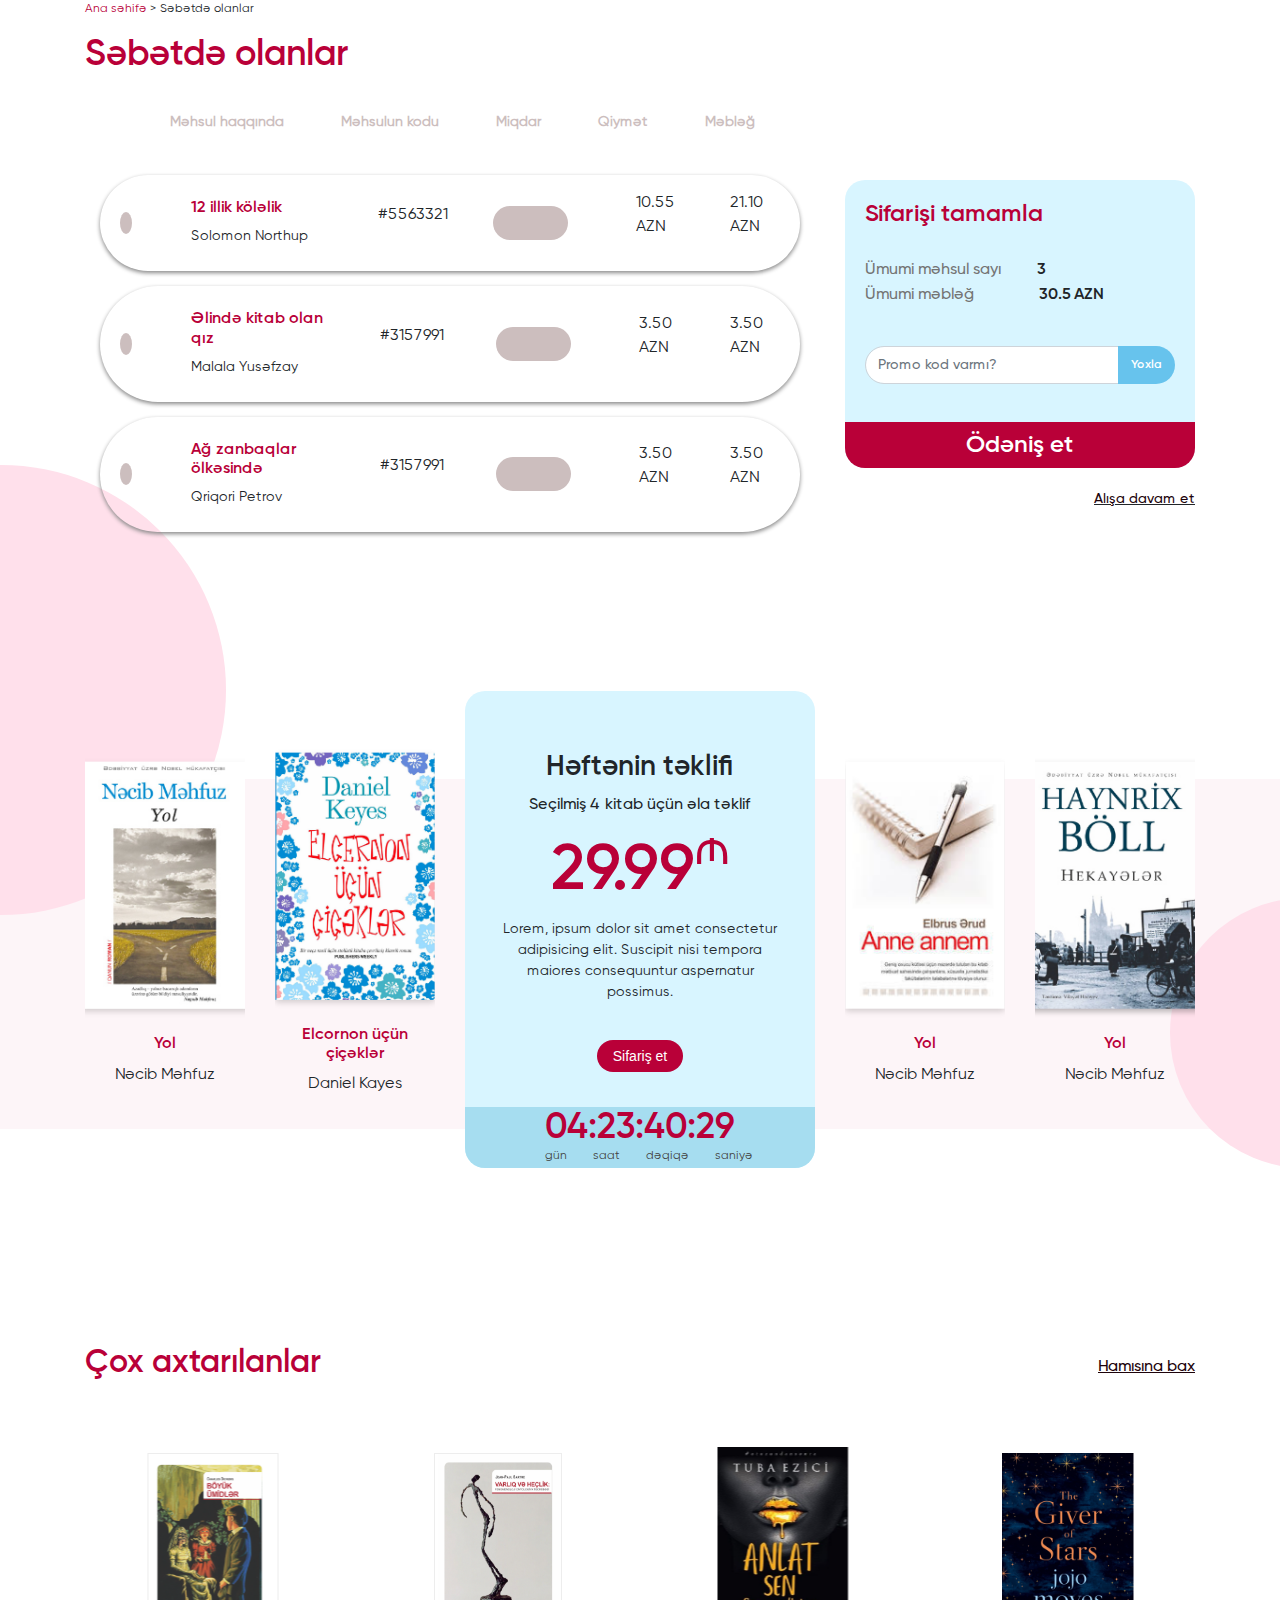
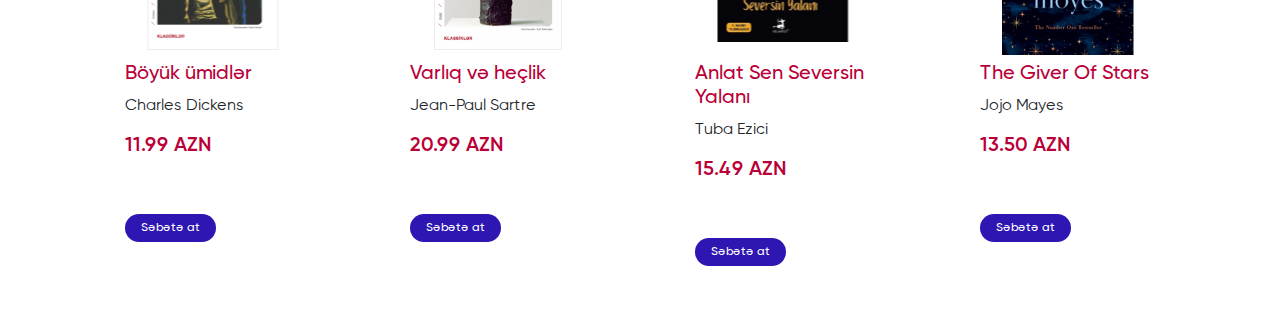
==== basket.html @ c6a26980 "myProjectFrontend" ====
<!DOCTYPE html>
<html lang="en">

<head>
  <meta charset="UTF-8">
  <meta name="viewport" content="width=device-width, initial-scale=1.0">
  <link rel="stylesheet" href="vendors/bootstrap.css">
  <link rel="stylesheet" type="text/css" href="basketCSS/basket.css">
  <link rel="stylesheet" type="text/css" href="font/stylesheet.css">
  <link rel="stylesheet" type="text/css" href="//cdn.jsdelivr.net/npm/slick-carousel@1.8.1/slick/slick.css" />
  <script src="https://kit.fontawesome.com/38bac47577.js" crossorigin="anonymous"></script>
  <title>kitabci</title>
</head>

<body>
  <!-- section basket start -->
  <section id="basket">
    <div class="container">
      <div class="basket-content">
        <p class="home-page-txt"><span>Ana səhifə</span> > Səbətdə olanlar</p>
        <h4>Səbətdə olanlar</h4>
        <div class="row align-items-center">
          <div class="col-lg-8">
            <table class="table table-responsive" id="table-checkout">
              <thead>
                <th></th>
                <th>Məhsul haqqında</th>
                <th>Məhsulun kodu</th>
                <th>Miqdar</th>
                <th>Qiymət</th>
                <th>Məbləğ</th>
              </thead>
              <tbody class="t-body">
                <tr class="tbl-tr">
                  <td width="10%"><i class="fas fa-times"></i></td>
                  <td width="35%">
                    <div class="pro-info d-flex align-items-center">
                      <div class="pro-img pr-2">
                        <img src="basket_image/12illik.png" alt="">
                      </div>
                      <div class="pro-txt pt-3">
                        <h6>12 illik köləlik</h6>
                        <p>Solomon Northup</p>
                      </div>
                    </div>
                  </td>
                  <td width="20%">
                    <p class="pro-code">#5563321</p>
                  </td>
                  <td class="pro-count" width="25%">
                    <input type="text" list="cars" class="frm-cont" />
                    <datalist id="cars">
                      <option>Volvo</option>
                      <option>Saab</option>
                      <option>Mercedes</option>
                      <option>Audi</option>
                    </datalist>
                  </td>
                  <td>
                    <p class="pro-price">10.55 AZN</p>
                  </td>
                  <td>
                    <p class="pro-all">21.10 AZN</p>
                  </td>
                </tr>
                <tr class="tbl-tr">
                  <td width="10%"><i class="fas fa-times"></i></td>
                  <td width="35%">
                    <div class="pro-info d-flex align-items-center">
                      <div class="pro-img pr-2">
                        <img src="basket_image/melale.png" alt="">
                      </div>
                      <div class="pro-txt pt-3">
                        <h6>Əlində kitab olan qız</h6>
                        <p>Malala Yusəfzay</p>
                      </div>
                    </div>
                  </td>
                  <td width="20%">
                    <p class="pro-code">#3157991</p>
                  </td>
                  <td class="pro-count" width="25%">
                    <input type="text" list="cars" class="frm-cont"/>
                    <datalist id="cars">
                      <option>Volvo</option>
                      <option>Saab</option>
                      <option>Mercedes</option>
                      <option>Audi</option>
                    </datalist>
                  </td>
                  <td>
                    <p class="pro-price">3.50 AZN</p>
                  </td>
                  <td>
                    <p class="pro-all">3.50 AZN</p>
                  </td>
                </tr>
                <tr class="tbl-tr">
                  <td width="10%"><i class="fas fa-times"></i></td>
                  <td width="35%">
                    <div class="pro-info d-flex align-items-center">
                      <div class="pro-img pr-2">
                        <img src="basket_image/zanbaqlar.png" alt="">
                      </div>
                      <div class="pro-txt pt-3">
                        <h6>Ağ zanbaqlar ölkəsində</h6>
                        <p>Qriqori Petrov</p>
                      </div>
                    </div>
                  </td>
                  <td width="20%">
                    <p class="pro-code">#3157991</p>
                  </td>
                  <td class="pro-count" width="25%">
                    <input type="text" list="cars" class="frm-cont"/>
                    <datalist id="cars">
                      <option>Volvo</option>
                      <option>Saab</option>
                      <option>Mercedes</option>
                      <option>Audi</option>
                    </datalist>
                  </td>
                  <td>
                    <p class="pro-price">3.50 AZN</p>
                  </td>
                  <td>
                    <p class="pro-all">3.50 AZN</p>
                  </td>
                </tr>
              </tbody>
            </table>
            <!-- <div class="basket-item">
                        <div class="row align-items-center flex-nowrap">
                          <div class="col-lg-1">
                            <div class="item">
                              <i class="fas fa-times"></i>
                            </div>
                          </div>
                          <div class="col-lg-3">
                            <div class="item d-flex justify-content-between align-items-center">
                              <div class="item-1">
                              <img class="img-fluid" src="basket_image/12illik.png" alt="">
                              </div>
                              <div class="item-2">
                                <h6>12 illik kolelik</h6>
                              <p>Solomon</p>
                              </div>
                            </div>
                          </div>
                          <div class="col-lg-2">
                            <div class="item">
                              <p>#5563321</p>
                            </div>
                          </div>
                          <div class="col-lg-2">
                            <div class="item">
                              <div class="input-group inp-gr">
                                <input type="text" class="form-control inp-frm" aria-label="Text input with segmented dropdown button">
                                <div class="input-group-append">
                                  <button type="button" class="btn btn-arrow dropdown-toggle dropdown-toggle-split" data-toggle="dropdown" aria-haspopup="true" aria-expanded="false">
                                  </button>
                                  <div class="dropdown-menu">
                                    <a class="dropdown-item" href="#">1</a>
                                    <a class="dropdown-item" href="#">2</a>
                                    <a class="dropdown-item" href="#">3</a>
                                  </div>
                                </div>
                              </div>
                            </div>
                          </div>
                          <div class="col-lg-2">
                            <div class="item">
                              <p class="bas-price">10.55 AZN</p>
                            </div>
                          </div>
                          <div class="col-lg-2">
                            <div class="item">
                              <p class="all-price">21.10 AZN</p>
                            </div>
                          </div>
                        </div>
                      </div> -->
          </div>
          <div class="col-lg-4">
            <div class="basket-buy-pro">
              <h4>Sifarişi tamamla</h4>
              <span class="pro-txt">Ümumi məhsul sayı</span> <span class="pro-count">3</span>
              <br><span class="pro-txt">Ümumi məbləğ</span> <span class="pro-count pro-count2">30.5 AZN</span>
              <div class="input-group mb-3 inp-group">
                <input type="text" class="form-control inp-try" placeholder="Promo kod varmı?"
                  aria-label="Recipient's username" aria-describedby="basic-addon2">
                <div class="input-group-append inp-try">
                  <button class="btn-try btn" type="button">Yoxla</button>
                </div>
              </div>
              <button style="width: 100%;" class="btn-cash">Ödəniş et</button>
              <div class="buy-load">
                <a href="#">Alışa davam et</a>
              </div>
            </div>
          </div>
        </div>
      </div>
    </div>
    <div class="big-circle"></div>
  </section>
  <!-- section basket end -->

  <!-- section offers start -->
  <section id="offers">
    <div class="container">
      <div class="offer-content">
        <div class="row justify-content-sm-center align-items-center">
          <div class="col-lg-2 col-6">
            <div class="offer-book text-center">
              <img class="img-fluid" src="home_image/yol.png" alt="">
              <h6>Yol</h6>
              <p>Nəcib Məhfuz</p>
            </div>
          </div>
          <div class="col-lg-2 col-6">
            <div class="offer-book text-center">
              <img class="img-fluid" src="home_image/daniel.png" alt="">
              <h6>Elcornon üçün çiçəklər</h6>
              <p>Daniel Kayes</p>
            </div>
          </div>
          <div class="col-lg-4 col-sm-12">
            <div class="offer-week text-center">
              <h3>Həftənin təklifi</h3>
              <p class="offer-txt">Seçilmiş 4 kitab üçün əla təklif</p>
              <h2>29.99<sup>₼</sup></h2>
              <p class="info">Lorem, ipsum dolor sit amet consectetur adipisicing elit. Suscipit nisi tempora maiores
                consequuntur aspernatur possimus.</p>
              <a class="pink-a" href="">Sifariş et</a>
              <div class="clock">
                <h2>04:23:40:29</h2>
                <div class="clock-txt">
                  <span>gün</span>
                  <span>saat</span>
                  <span>dəqiqə</span>
                  <span>saniyə</span>
                </div>
              </div>
            </div>
          </div>
          <div class="col-lg-2 col-6">
            <div class="offer-book text-center">
              <img class="img-fluid" src="home_image/anneannem.png" alt="">
              <h6>Yol</h6>
              <p>Nəcib Məhfuz</p>
            </div>
          </div>
          <div class="col-lg-2 col-6">
            <div class="offer-book text-center">
              <img class="img-fluid" src="home_image/hekayeler.png" alt="">
              <h6>Yol</h6>
              <p>Nəcib Məhfuz</p>
            </div>
          </div>
        </div>
      </div>
    </div>
    <div class="middle-circle"></div>
  </section>
  <!-- section offers end -->
  <!-- section sought-for start-->
  <section id="bestseller">
    <div class="container">
      <div class="bestseller-inner">
        <div class="row justify-content-between align-items-center flex-nowrap">
          <div class="col-lg-4">
            <div class="bestseller-header">
              <h2>Çox axtarılanlar</h2>
            </div>
          </div>
          <div class="col-lg-4">
            <div class="bestseller-header text-right">
              <a href="">Hamısına bax</a>
            </div>
          </div>
        </div>
      </div>

      <div class="bestseller-content">
        <div class="row">
          <div class="col-lg-3 col-6 col-md-4">
            <div class="bestseller-card">
              <div class="bestseller-text">
                <div class="bestseller-img">
                  <img src="home_image/boyukumidler.png" alt="">
                </div>
                <h5 class="book-name">Böyük ümidlər</h5>
                <p class="author-name">Charles Dickens</p>
                <h5 class="price">11.99 AZN</h5>
                <i class="fas fa-star"></i>
                <i class="fas fa-star"></i>
                <i class="fas fa-star"></i>
                <i class="fas fa-star"></i>
                <i class="last-i fas fa-star"></i>
                <br><br>
                <a class="basket-a" href="">Səbətə at</a>
                <a class="basket pink-a" href="">Ətraflı</a>
                <i class="last-i fas fa-heart"></i>
              </div>
            </div>
          </div>
          <div class="col-lg-3 col-6 col-md-4">
            <div class="bestseller-card">
              <div class="bestseller-text">
                <div class="bestseller-img">
                  <img src="home_image/varliveheclik.png" alt="">
                </div>
                <h5 class="book-name">Varlıq və heçlik</h5>
                <p class="author-name">Jean-Paul Sartre</p>
                <h5 class="price">20.99 AZN</h5>
                <i class="fas fa-star"></i>
                <i class="fas fa-star"></i>
                <i class="fas fa-star"></i>
                <i class="fas fa-star"></i>
                <i class="last-i fas fa-star"></i>
                <br><br>
                <a class="basket-a" href="">Səbətə at</a>
                <a class="basket pink-a" href="">Ətraflı</a>
                <i class="last-i fas fa-heart"></i>
              </div>
            </div>
          </div>
          <div class="col-lg-3 col-6 col-md-4">
            <div class="bestseller-card">
              <div class="bestseller-text">
                <div class="bestseller-img">
                  <img src="home_image/anlatsenseversin.png" alt="">
                </div>
                <h5 class="book-name">Anlat Sen Seversin Yalanı</h5>
                <p class="author-name">Tuba Ezici</p>
                <h5 class="price">15.49 AZN</h5>
                <i class="fas fa-star"></i>
                <i class="fas fa-star"></i>
                <i class="fas fa-star"></i>
                <i class="fas fa-star"></i>
                <i class="last-i fas fa-star"></i>
                <br><br>
                <a class="basket-a" href="">Səbətə at</a>
                <a class="basket pink-a" href="">Ətraflı</a>
                <i class="last-i fas fa-heart"></i>
              </div>
            </div>
          </div>
          <div class="col-lg-3 col-6 col-md-4">
            <div class="bestseller-card">
              <div class="bestseller-text">
                <div class="bestseller-img">
                  <img src="home_image/giveofstars.png" alt="">
                </div>
                <h5 class="book-name">The Giver Of Stars</h5>
                <p class="author-name">Jojo Mayes</p>
                <h5 class="price">13.50 AZN</h5>
                <i class="fas fa-star"></i>
                <i class="fas fa-star"></i>
                <i class="fas fa-star"></i>
                <i class="fas fa-star"></i>
                <i class="last-i fas fa-star"></i>
                <br><br>
                <a class="basket-a" href="">Səbətə at</a>
                <a class="basket pink-a" href="">Ətraflı</a>
                <i class="last-i fas fa-heart"></i>
              </div>
            </div>
          </div>
        </div>
      </div>
    </div>
  </section>
  <!-- section sought-for end -->

  <script src="https://code.jquery.com/jquery-3.2.1.slim.min.js"
    integrity="sha384-KJ3o2DKtIkvYIK3UENzmM7KCkRr/rE9/Qpg6aAZGJwFDMVNA/GpGFF93hXpG5KkN" crossorigin="anonymous">
  </script>
  <script src="https://cdnjs.cloudflare.com/ajax/libs/popper.js/1.12.9/umd/popper.min.js"
    integrity="sha384-ApNbgh9B+Y1QKtv3Rn7W3mgPxhU9K/ScQsAP7hUibX39j7fakFPskvXusvfa0b4Q" crossorigin="anonymous">
  </script>
  <script src="https://maxcdn.bootstrapcdn.com/bootstrap/4.0.0/js/bootstrap.min.js"
    integrity="sha384-JZR6Spejh4U02d8jOt6vLEHfe/JQGiRRSQQxSfFWpi1MquVdAyjUar5+76PVCmYl" crossorigin="anonymous">
  </script>
</body>

</html>
---- basketCSS/basket.css ----
* {
  margin: 0;
  padding: 0;
  -webkit-box-sizing: border-box;
          box-sizing: border-box;
}

ul {
  margin: 0;
  padding: 0;
  list-style: none;
}

a {
  text-decoration: none;
}

a.basket-a {
  text-decoration: none;
  color: white;
  border-radius: 20px;
  padding: 8px 16px;
  background-color: #2D16B1;
  font-family: 'medium';
}

a.pink-a {
  text-decoration: none;
  padding: 8px 16px;
  background-color: #B90038;
  color: white;
  border-radius: 20px;
}

#basket {
  position: relative;
  margin-bottom: 8em;
}

#basket .basket-content {
  position: relative;
  z-index: 2;
}

#basket .basket-content h4 {
  font-size: 36px;
  font-family: 'semibold';
  color: #B90038;
}

#basket .basket-content .home-page-txt {
  font-size: 12px;
  font-family: 'regular';
}

#basket .basket-content .home-page-txt span {
  color: #B90038;
}

#basket .basket-content #table-checkout {
  border-collapse: separate;
  border-spacing: 0;
}

#basket .basket-content #table-checkout thead th {
  text-align: center;
  border: none;
  padding-right: 45px;
  font-size: 14px;
  font-family: 'regular';
  color: #CCBEBE;
}

#basket .basket-content #table-checkout tr {
  display: -webkit-box;
  display: -ms-flexbox;
  display: flex;
  -webkit-box-align: center;
      -ms-flex-align: center;
          align-items: center;
  -webkit-box-pack: center;
      -ms-flex-pack: center;
          justify-content: center;
  margin: 15px;
  border: none;
}

#basket .basket-content #table-checkout tbody tr {
  border: none;
  border-radius: 60px;
  -webkit-box-shadow: 0 2px 4px 0 #888;
          box-shadow: 0 2px 4px 0 #888;
}

#basket .basket-content #table-checkout tbody tr td {
  padding: 8px 20px;
  border: none;
  font-family: 'regular';
}

#basket .basket-content #table-checkout tbody tr .pro-count .frm-cont {
  padding: 5px;
  border: none;
  background-color: #CCBEBE;
  border-radius: 50px !important;
  width: 75px;
  color: white;
}

#basket .basket-content #table-checkout tbody tr .pro-count .frm-cont:focus {
  outline: none;
}

#basket .basket-content #table-checkout tbody tr i {
  background-color: #CCBEBE;
  border-radius: 50%;
  color: white;
  padding: 3px 6px;
}

#basket .basket-content #table-checkout tbody tr .pro-code {
  font-size: 16px;
  font-family: 'regular';
}

#basket .basket-content #table-checkout tbody tr .pro-info .pro-txt h6 {
  font-size: 16px;
  font-family: 'semibold';
  color: #B90038;
}

#basket .basket-content #table-checkout tbody tr .pro-info .pro-txt p {
  font-size: 14px;
  font-family: 'regular';
}

#basket .basket-content .basket-buy-pro {
  position: relative;
  padding: 20px;
  background-color: #D8F5FF;
  border-radius: 20px;
}

#basket .basket-content .basket-buy-pro h4 {
  font-size: 24px;
  font-family: 'semibold';
  padding-bottom: 20px;
}

#basket .basket-content .basket-buy-pro .pro-txt {
  font-size: 16px;
  font-family: 'medium';
  color: #747474;
}

#basket .basket-content .basket-buy-pro .pro-count {
  padding-left: 2em;
  font-size: 16px;
  font-family: 'semibold';
}

#basket .basket-content .basket-buy-pro .pro-count2 {
  padding-left: 3.8em;
}

#basket .basket-content .basket-buy-pro .inp-group {
  padding-top: 1.5em;
  padding-bottom: 3em;
}

#basket .basket-content .basket-buy-pro .inp-group .inp-try {
  margin-top: 15px;
  border-radius: 35px 0 0 35px;
  font-size: 14px;
  font-family: 'medium';
}

#basket .basket-content .basket-buy-pro .inp-group .inp-try:focus {
  -webkit-box-shadow: none;
          box-shadow: none;
}

#basket .basket-content .basket-buy-pro .inp-group .inp-try .btn-try {
  background-color: #67C3ED;
  color: white;
  border-radius: 0 35px 35px 0;
  font-size: 12px;
  font-family: 'semibold';
}

#basket .basket-content .basket-buy-pro .inp-group .inp-try .btn-try:focus {
  -webkit-box-shadow: none;
          box-shadow: none;
}

#basket .basket-content .basket-buy-pro .btn-cash {
  position: absolute;
  bottom: 0;
  left: 0;
  border-radius: 0 0 20px 20px;
  padding: 5px;
  font-size: 24px;
  font-family: 'semibold';
  background-color: #B90038;
  border: none;
  outline: none;
  color: white;
}

#basket .basket-content .basket-buy-pro .buy-load {
  text-decoration: underline;
  position: absolute;
  right: 0;
  bottom: -3em;
  font-size: 14px;
  font-family: 'medium';
}

#basket .basket-content .basket-buy-pro .buy-load a {
  color: #1D030B;
}

#basket .big-circle {
  position: absolute;
  z-index: 0;
  width: 450px;
  height: 450px;
  left: -14em;
  bottom: -22em;
  background-color: #FFE0EB;
  border-radius: 50%;
}

@media only screen and (max-width: 992px) {
  #basket .big-circle {
    opacity: 0;
    visibility: hidden;
  }
}

#offers {
  position: relative;
  margin: 5em 0;
  overflow: hidden;
}

#offers .middle-circle {
  z-index: -1;
  position: absolute;
  bottom: 0em;
  right: -10em;
  width: 270px;
  height: 270px;
  background-color: #FFE0EB;
  border-radius: 50%;
}

#offers::before {
  content: '';
  position: absolute;
  width: 100%;
  height: 350px;
  background-color: #FDF5F8;
  left: 0;
  top: 5.5em;
  z-index: -1;
}

#offers .offer-content .offer-book img {
  height: 264px;
  -o-object-fit: cover;
     object-fit: cover;
}

#offers .offer-content .offer-book p {
  font-family: 'regular';
}

#offers .offer-content .offer-book h6 {
  color: #B90038;
  padding-top: 15px;
  font-family: 'semibold';
}

#offers .offer-content .offer-week {
  position: relative;
  padding: 60px 33px 100px 33px;
  width: 350px;
  border-radius: 20px;
  background-color: #D8F5FF;
}

#offers .offer-content .offer-week h3 {
  font-family: 'semibold';
}

#offers .offer-content .offer-week h2 {
  font-size: 65px;
  color: #B90038;
  font-family: 'semibold';
}

#offers .offer-content .offer-week .info {
  padding-bottom: 25px;
  font-size: 14px;
  font-family: 'regular';
}

#offers .offer-content .offer-week .offer-txt {
  font-family: 'medium';
}

#offers .offer-content .offer-week a {
  font-size: 14px;
  text-decoration: none;
  font-size: 'semibold';
}

#offers .offer-content .offer-week .clock {
  position: absolute;
  bottom: 0;
  right: 0;
  height: 61px;
  width: 100%;
  background-color: #A6DDF0;
  border-radius: 0 0 20px 20px;
}

#offers .offer-content .offer-week .clock h2 {
  font-family: 'semibold';
  font-size: 36px;
  color: #B90038;
}

#offers .offer-content .offer-week .clock .clock-txt {
  position: absolute;
  top: 35px;
  left: 5em;
}

#offers .offer-content .offer-week .clock .clock-txt span {
  padding-right: 22px;
  font-size: 12px;
  color: #434343;
  font-family: 'regular';
}

@media only screen and (max-width: 1200px) {
  #offers {
    background-color: #FDF5F8;
  }
  #offers .offer-book img {
    height: 235px !important;
  }
  #offers .offer-content {
    padding: 25px 0;
  }
  #offers .offer-content .offer-week {
    padding: 70px 35px;
    width: 100%;
    margin: 15px 0;
  }
  #offers .offer-content .offer-week h2 {
    font-size: 45px;
  }
  #offers .offer-content .offer-week .info {
    padding-bottom: 0;
  }
  #offers .offer-content .offer-week a {
    font-size: 16px;
  }
  #offers .offer-content .offer-week .clock {
    height: 45px;
  }
  #offers .offer-content .offer-week .clock h2 {
    font-size: 30px;
  }
  #offers .offer-content .offer-week .clock .clock-txt {
    display: none;
  }
}

@media only screen and (max-width: 992px) {
  #offers .middle-circle {
    opacity: 0;
    visibility: hidden;
  }
  #offers .info {
    font-size: 16px !important;
  }
}

#bestseller {
  padding-bottom: 3em;
  padding-top: 6em;
}

#bestseller .bestseller-inner {
  padding-bottom: 4em;
}

#bestseller .bestseller-inner .bestseller-header h2 {
  color: #B90038;
  font-family: 'semibold';
}

#bestseller .bestseller-inner .bestseller-header a {
  font-family: medium;
  color: #1D030B;
  text-decoration: underline;
}

#bestseller .bestseller-content {
  padding-top: 5em;
}

#bestseller .bestseller-content .bestseller-card .bestseller-text {
  -webkit-transition: .2s ease-out;
  transition: .2s ease-out;
  border-radius: 20px;
  position: relative;
  padding: 8em 20px 20px 40px;
}

#bestseller .bestseller-content .bestseller-card .bestseller-text:hover {
  background-color: #FDF5F8;
  -webkit-box-shadow: #e38ab170 0px 40px 10px -10px;
          box-shadow: #e38ab170 0px 40px 10px -10px;
}

#bestseller .bestseller-content .bestseller-card .bestseller-text:hover .basket {
  opacity: 1;
  visibility: visible;
}

#bestseller .bestseller-content .bestseller-card .bestseller-text .percent {
  z-index: 3;
  position: absolute;
  color: white;
  width: 50px;
  height: 50px;
  font-size: 14px;
  font-family: 'bold';
  padding: 15px 8px;
  background-color: #FF004D;
  border-radius: 50%;
  top: -35%;
  left: 65%;
}

#bestseller .bestseller-content .bestseller-card .bestseller-text a {
  text-decoration: none;
  font-size: 12px;
  color: white;
}

#bestseller .bestseller-content .bestseller-card .bestseller-text .basket {
  -webkit-transition: opacity .3s ease-in-out;
  transition: opacity .3s ease-in-out;
  opacity: 0;
  visibility: hidden;
}

#bestseller .bestseller-content .bestseller-card .bestseller-text .book-name {
  font-family: 'medium';
}

#bestseller .bestseller-content .bestseller-card .bestseller-text .author-name {
  font-family: 'regular';
}

#bestseller .bestseller-content .bestseller-card .bestseller-text .book-name,
#bestseller .bestseller-content .bestseller-card .bestseller-text .price {
  color: #B90038;
}

#bestseller .bestseller-content .bestseller-card .bestseller-text .dis-price,
#bestseller .bestseller-content .bestseller-card .bestseller-text .price {
  font-family: 'semibold';
}

#bestseller .bestseller-content .bestseller-card .bestseller-text .dis-price {
  color: #989898;
}

#bestseller .bestseller-content .bestseller-card .bestseller-text .bestseller-img {
  position: absolute;
  top: -25%;
  left: 50%;
  -webkit-transform: translateX(-50%);
          transform: translateX(-50%);
}

#bestseller .bestseller-content .bestseller-card .bestseller-text .fa-star {
  color: #FC2D72;
  font-size: 12px;
}

#bestseller .bestseller-content .bestseller-card .bestseller-text .last-i {
  color: #FFCCCC;
}

@media only screen and (max-width: 1200px) {
  #bestseller .bestseller-inner {
    padding: 0;
  }
  #bestseller .bestseller-content {
    padding: 0;
  }
  #bestseller .bestseller-content .bestseller-card {
    margin-top: 9em;
  }
  #bestseller .bestseller-content .bestseller-card .bestseller-text {
    padding: 8em 15px 30px 15px;
  }
}

@media only screen and (max-width: 768px) {
  #bestseller .bestseller-inner .bestseller-header h2 {
    font-size: 24px;
  }
  #bestseller .bestseller-content .bestseller-card h5 {
    font-size: 16px;
  }
  #bestseller .bestseller-content .bestseller-card .author-name {
    font-size: 12px;
  }
}
/*# sourceMappingURL=basket.css.map */
---- font/stylesheet.css ----
@font-face {
    font-family: 'black';
    src: url('fonts/Gilroy-Black.woff') format('woff');
    font-weight: 900;
    font-style: normal;
    font-display: swap;
}

@font-face {
    font-family: 'bold';
    src: url('fonts/Gilroy-Bold.woff') format('woff');
    font-weight: bold;
    font-style: normal;
    font-display: swap;
}

@font-face {
    font-family: 'blackitalic';
    src: url('fonts/Gilroy-BlackItalic.woff') format('woff');
    font-weight: 900;
    font-style: italic;
    font-display: swap;
}

@font-face {
    font-family: 'bolditalic';
    src: url('fonts/Gilroy-BoldItalic.woff') format('woff');
    font-weight: bold;
    font-style: italic;
    font-display: swap;
}

@font-face {
    font-family: 'extrabold';
    src: url('fonts/Gilroy-Extrabold.woff') format('woff');
    font-weight: 800;
    font-style: normal;
    font-display: swap;
}

@font-face {
    font-family: 'extrabolditalic';
    src: url('fonts/Gilroy-ExtraboldItalic.woff') format('woff');
    font-weight: 800;
    font-style: italic;
    font-display: swap;
}

@font-face {
    font-family: 'heavy';
    src: url('fonts/Gilroy-Heavy.woff') format('woff');
    font-weight: 900;
    font-style: normal;
    font-display: swap;
}

@font-face {
    font-family: 'heavyitalic';
    src: url('fonts/Gilroy-HeavyItalic.woff') format('woff');
    font-weight: 900;
    font-style: italic;
    font-display: swap;
}

@font-face {
    font-family: 'light';
    src: url('fonts/Gilroy-Light.woff') format('woff');
    font-weight: 300;
    font-style: normal;
    font-display: swap;
}

@font-face {
    font-family: 'lightitalic';
    src: url('fonts/Gilroy-LightItalic.woff') format('woff');
    font-weight: 300;
    font-style: italic;
    font-display: swap;
}

@font-face {
    font-family: 'medium';
    src: url('fonts/Gilroy-Medium.woff') format('woff');
    font-weight: 500;
    font-style: normal;
    font-display: swap;
}

@font-face {
    font-family: 'regular';
    src: url('fonts/Gilroy-Regular.woff') format('woff');
    font-weight: normal;
    font-style: normal;
    font-display: swap;
}

@font-face {
    font-family: 'mediumitalic';
    src: url('fonts/Gilroy-MediumItalic.woff') format('woff');
    font-weight: 500;
    font-style: italic;
    font-display: swap;
}

@font-face {
    font-family: 'regularitalic';
    src: url('fonts/Gilroy-RegularItalic.woff') format('woff');
    font-weight: normal;
    font-style: italic;
    font-display: swap;
}

@font-face {
    font-family: 'semibold';
    src: url('fonts/Gilroy-Semibold.woff') format('woff');
    font-weight: 600;
    font-style: normal;
    font-display: swap;
}

@font-face {
    font-family: 'semibolditalic';
    src: url('fonts/Gilroy-SemiBoldItalic.woff') format('woff');
    font-weight: 600;
    font-style: italic;
    font-display: swap;
}

@font-face {
    font-family: 'thin';
    src: url('fonts/Gilroy-Thin.woff') format('woff');
    font-weight: 100;
    font-style: normal;
    font-display: swap;
}

@font-face {
    font-family: 'Gilroy';
    src: url('fonts/Gilroy-ThinItalic.woff') format('woff');
    font-weight: 100;
    font-style: italic;
    font-display: swap;
}

@font-face {
    font-family: 'Gilroy';
    src: url('fonts/Gilroy-UltraLight.woff') format('woff');
    font-weight: 200;
    font-style: normal;
    font-display: swap;
}

@font-face {
    font-family: 'ultralightitalic';
    src: url('fonts/Gilroy-UltraLightItalic.woff') format('woff');
    font-weight: 200;
    font-style: italic;
    font-display: swap;
}
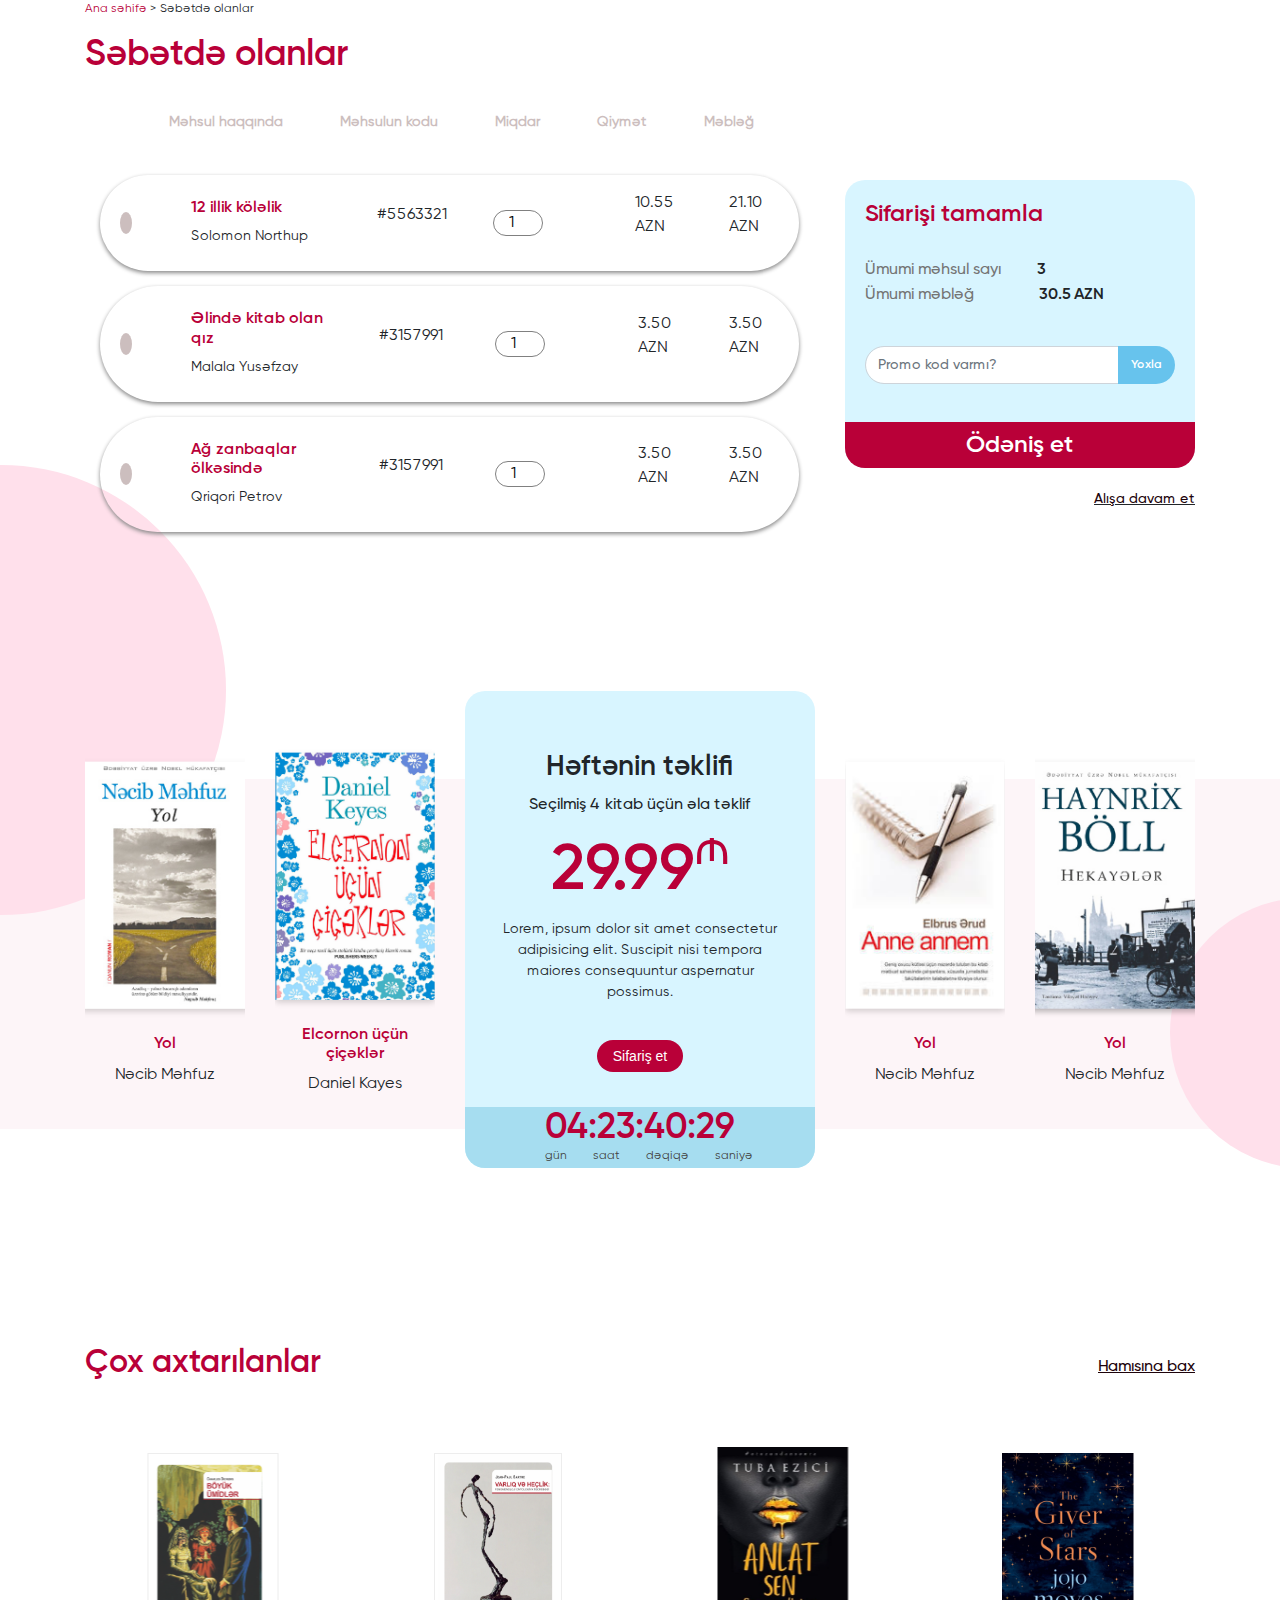
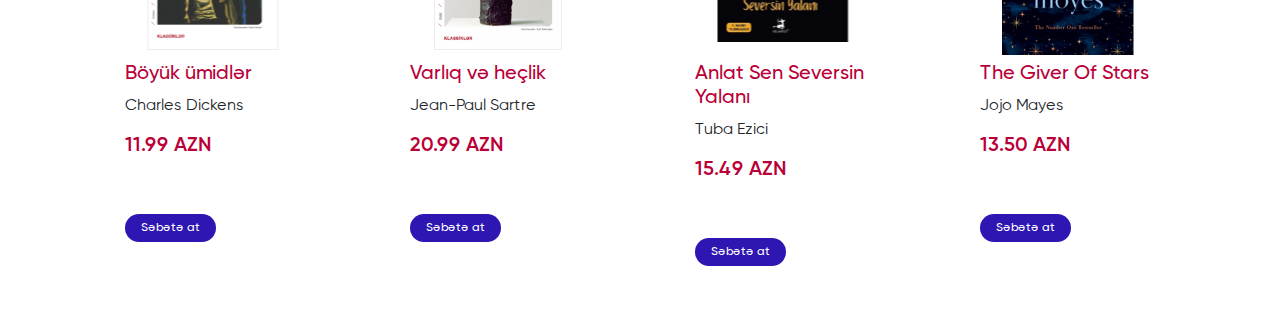
==== commit 4c7f420b: "kitabchi" ====
--- a/basket.html
+++ b/basket.html
@@ -47,14 +47,8 @@
                   <td width="20%">
                     <p class="pro-code">#5563321</p>
                   </td>
-                  <td class="pro-count" width="25%">
-                    <input type="text" list="cars" class="frm-cont" />
-                    <datalist id="cars">
-                      <option>Volvo</option>
-                      <option>Saab</option>
-                      <option>Mercedes</option>
-                      <option>Audi</option>
-                    </datalist>
+                  <td class="pro-count">
+                    <input class="count-input" style="width: 50px;" type="number" value="1" min="1">
                   </td>
                   <td>
                     <p class="pro-price">10.55 AZN</p>
@@ -80,13 +74,7 @@
                     <p class="pro-code">#3157991</p>
                   </td>
                   <td class="pro-count" width="25%">
-                    <input type="text" list="cars" class="frm-cont"/>
-                    <datalist id="cars">
-                      <option>Volvo</option>
-                      <option>Saab</option>
-                      <option>Mercedes</option>
-                      <option>Audi</option>
-                    </datalist>
+                    <input class="count-input" style="width: 50px;" type="number" value="1" min="1">
                   </td>
                   <td>
                     <p class="pro-price">3.50 AZN</p>
@@ -112,13 +100,7 @@
                     <p class="pro-code">#3157991</p>
                   </td>
                   <td class="pro-count" width="25%">
-                    <input type="text" list="cars" class="frm-cont"/>
-                    <datalist id="cars">
-                      <option>Volvo</option>
-                      <option>Saab</option>
-                      <option>Mercedes</option>
-                      <option>Audi</option>
-                    </datalist>
+                    <input class="count-input" style="width: 50px;" type="number" value="1" min="1">
                   </td>
                   <td>
                     <p class="pro-price">3.50 AZN</p>
--- a/basketCSS/basket.css
+++ b/basketCSS/basket.css
@@ -98,89 +98,93 @@
   font-family: 'regular';
 }
 
-#basket .basket-content #table-checkout tbody tr .pro-count .frm-cont {
-  padding: 5px;
+#basket .basket-content #table-checkout tbody tr .pro-count {
+  width: 25%;
+}
+
+#basket .basket-content #table-checkout tbody tr .pro-count .count-input {
+  border-radius: 20px;
   border: none;
-  background-color: #CCBEBE;
-  border-radius: 50px !important;
-  width: 75px;
-  color: white;
-}
-
-#basket .basket-content #table-checkout tbody tr .pro-count .frm-cont:focus {
+  border: 1px solid gray;
+  padding-left: 15px;
+}
+
+#basket .basket-content #table-checkout tbody tr .pro-count .count-input:active, #basket .basket-content #table-checkout tbody tr .pro-count .count-input:focus {
   outline: none;
-}
-
-#basket .basket-content #table-checkout tbody tr i {
+  -webkit-box-shadow: none;
+          box-shadow: none;
+}
+
+#basket .basket-content #table-checkout tbody i {
   background-color: #CCBEBE;
   border-radius: 50%;
   color: white;
   padding: 3px 6px;
 }
 
-#basket .basket-content #table-checkout tbody tr .pro-code {
+#basket .basket-content #table-checkout tbody .pro-code {
   font-size: 16px;
   font-family: 'regular';
 }
 
-#basket .basket-content #table-checkout tbody tr .pro-info .pro-txt h6 {
+#basket .basket-content #table-checkout tbody .pro-info .pro-txt h6 {
   font-size: 16px;
   font-family: 'semibold';
   color: #B90038;
 }
 
-#basket .basket-content #table-checkout tbody tr .pro-info .pro-txt p {
-  font-size: 14px;
-  font-family: 'regular';
-}
-
-#basket .basket-content .basket-buy-pro {
+#basket .basket-content #table-checkout tbody .pro-info .pro-txt p {
+  font-size: 14px;
+  font-family: 'regular';
+}
+
+#basket .basket-buy-pro {
   position: relative;
   padding: 20px;
   background-color: #D8F5FF;
   border-radius: 20px;
 }
 
-#basket .basket-content .basket-buy-pro h4 {
+#basket .basket-buy-pro h4 {
   font-size: 24px;
   font-family: 'semibold';
   padding-bottom: 20px;
 }
 
-#basket .basket-content .basket-buy-pro .pro-txt {
+#basket .basket-buy-pro .pro-txt {
   font-size: 16px;
   font-family: 'medium';
   color: #747474;
 }
 
-#basket .basket-content .basket-buy-pro .pro-count {
+#basket .basket-buy-pro .pro-count {
   padding-left: 2em;
   font-size: 16px;
   font-family: 'semibold';
 }
 
-#basket .basket-content .basket-buy-pro .pro-count2 {
+#basket .basket-buy-pro .pro-count2 {
   padding-left: 3.8em;
 }
 
-#basket .basket-content .basket-buy-pro .inp-group {
+#basket .basket-buy-pro .inp-group {
   padding-top: 1.5em;
   padding-bottom: 3em;
 }
 
-#basket .basket-content .basket-buy-pro .inp-group .inp-try {
+#basket .basket-buy-pro .inp-group .inp-try {
   margin-top: 15px;
   border-radius: 35px 0 0 35px;
   font-size: 14px;
   font-family: 'medium';
 }
 
-#basket .basket-content .basket-buy-pro .inp-group .inp-try:focus {
+#basket .basket-buy-pro .inp-group .inp-try:focus {
   -webkit-box-shadow: none;
           box-shadow: none;
 }
 
-#basket .basket-content .basket-buy-pro .inp-group .inp-try .btn-try {
+#basket .basket-buy-pro .inp-group .inp-try .btn-try {
   background-color: #67C3ED;
   color: white;
   border-radius: 0 35px 35px 0;
@@ -188,12 +192,12 @@
   font-family: 'semibold';
 }
 
-#basket .basket-content .basket-buy-pro .inp-group .inp-try .btn-try:focus {
+#basket .basket-buy-pro .inp-group .inp-try .btn-try:focus {
   -webkit-box-shadow: none;
           box-shadow: none;
 }
 
-#basket .basket-content .basket-buy-pro .btn-cash {
+#basket .basket-buy-pro .btn-cash {
   position: absolute;
   bottom: 0;
   left: 0;
@@ -207,7 +211,7 @@
   color: white;
 }
 
-#basket .basket-content .basket-buy-pro .buy-load {
+#basket .basket-buy-pro .buy-load {
   text-decoration: underline;
   position: absolute;
   right: 0;
@@ -216,11 +220,11 @@
   font-family: 'medium';
 }
 
-#basket .basket-content .basket-buy-pro .buy-load a {
+#basket .basket-buy-pro .buy-load a {
   color: #1D030B;
 }
 
-#basket .big-circle {
+.big-circle {
   position: absolute;
   z-index: 0;
   width: 450px;
